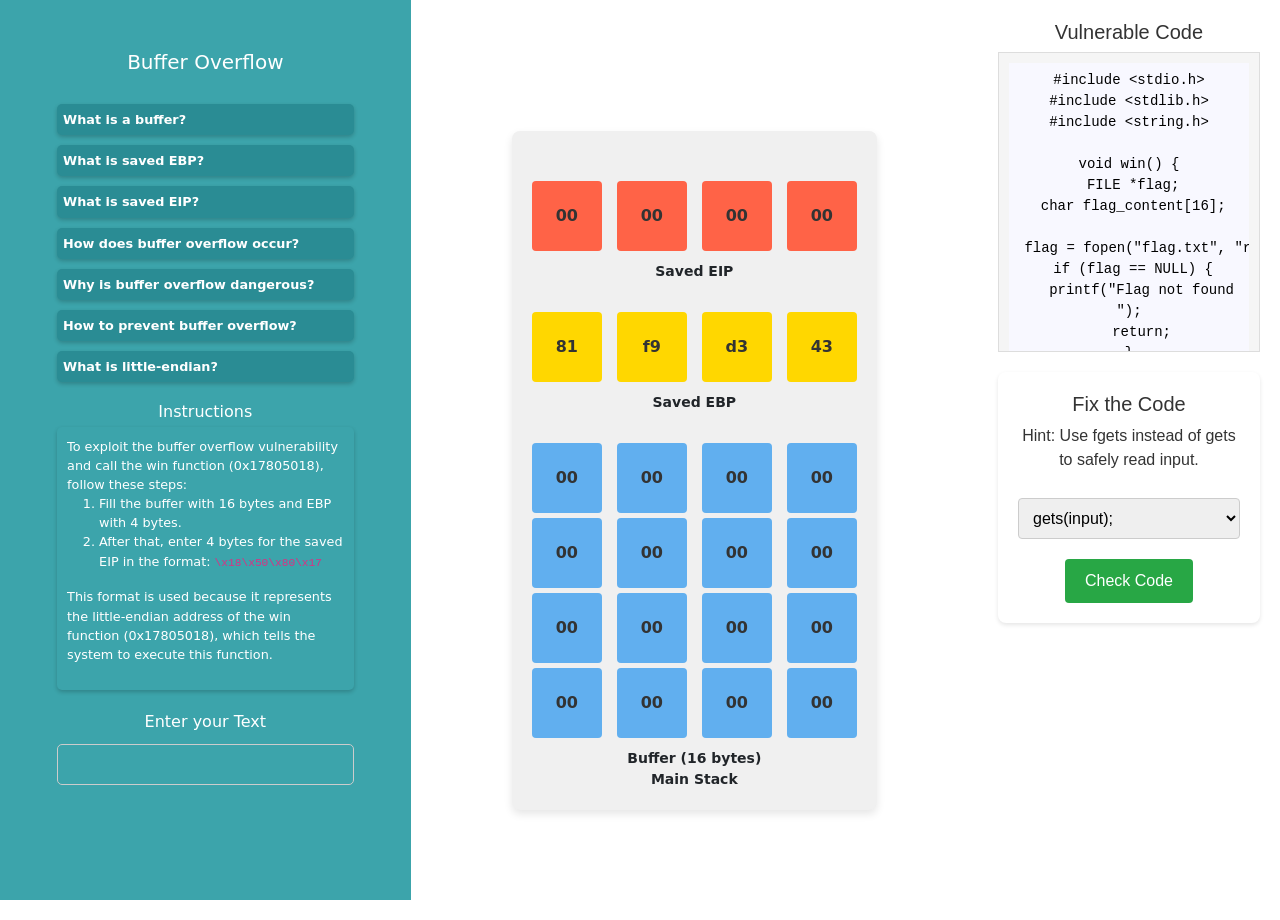
==== simulation/index.html @ b8851c26 "https://virtual-labs.github.io/exp-buffer-overflow-au click on the link to test your code." ====
<!doctype html>
<html lang="en">
  <head>
    <meta charset="UTF-8" />
    <link rel="icon" type="image/svg+xml" href="/vite.svg" />
    <link href="https://cdn.jsdelivr.net/npm/bootstrap@5.3.3/dist/css/bootstrap.min.css" rel="stylesheet" integrity="sha384-QWTKZyjpPEjISv5WaRU9OFeRpok6YctnYmDr5pNlyT2bRjXh0JMhjY6hW+ALEwIH" crossorigin="anonymous">
    <script src="https://cdn.jsdelivr.net/npm/bootstrap@5.3.3/dist/js/bootstrap.bundle.min.js" integrity="sha384-YvpcrYf0tY3lHB60NNkmXc5s9fDVZLESaAA55NDzOxhy9GkcIdslK1eN7N6jIeHz" crossorigin="anonymous"></script>
    <meta name="viewport" content="width=device-width, initial-scale=1.0" />
    <title>Vite + React</title>
    <script type="module" crossorigin src="./js/index-JBjupXaK.js"></script>
    <link rel="stylesheet" crossorigin href="./css/index-B112bbPJ.css">
  </head>
  <body>
    <div id="root"></div>
  <script src="../assets/js/iframeResize.js"></script></body>
</html>
---- simulation/css/index-B112bbPJ.css ----
.App{font-family:Arial,sans-serif;color:#333;text-align:center;padding:20px}.header{margin-bottom:20px}.editor-container{background-color:#fff;padding:20px;border-radius:8px;box-shadow:0 2px 4px #0000001a;margin-bottom:20px}.hint{margin-bottom:15px}select{width:100%;padding:10px;margin-top:10px;border:1px solid #ccc;border-radius:4px}.check-button{background-color:#28a745;color:#fff;padding:10px 20px;border:none;border-radius:4px;cursor:pointer;margin-top:10px}.check-button:hover{background-color:#218838}.feedback{margin-top:20px;font-weight:700}.feedback.correct{color:#28a745}.feedback.incorrect{color:#dc3545}.code-block{max-height:400px;overflow-y:auto;border:1px solid #ddd;padding:10px;background-color:#f5f5f5}.code-container{margin-bottom:20px}.editor-container{margin-top:20px}.hint{margin-bottom:10px}.check-button{margin-top:10px}.feedback{margin-top:10px;font-weight:700}.correct{color:green}.incorrect{color:red}.visualization-container{display:flex;flex-direction:column;align-items:center;margin-top:20px}.memory-container{display:flex;flex-direction:column;align-items:center}.buffer-grid,.ebp-grid,.eip-grid{display:grid;grid-template-columns:repeat(4,60px);grid-auto-rows:60px;gap:5px;margin-bottom:20px}.buffer-cell{width:60px;height:60px;display:flex;justify-content:center;align-items:center;font-size:18px;color:#fff;border-radius:6px}.label{font-size:20px;display:flex;align-items:center}.visualization-container{display:flex;justify-content:center;align-items:center;height:100vh}.memory-container{display:flex;flex-direction:column;align-items:center;padding:20px;background-color:#f0f0f0;border-radius:8px;box-shadow:0 4px 8px #0000001a}.eip-grid,.ebp-grid,.buffer-grid{display:grid;grid-template-columns:repeat(4,1fr);gap:15px;margin-bottom:20;margin-top:30px}.buffer-cell{display:flex;justify-content:center;align-items:center;height:70px;width:70px;font-size:16px;font-weight:700;color:#333;border-radius:4px}.label{text-align:center;font-size:14px;font-weight:700}.win-message{margin-top:20px;text-align:center;font-size:18px;font-weight:700;color:#4caf50;animation:slide-up .5s ease-in-out forwards}.fix-instruction{color:#ff4500}@keyframes slide-up{0%{transform:translateY(20px);opacity:0}to{transform:translateY(0);opacity:1}}
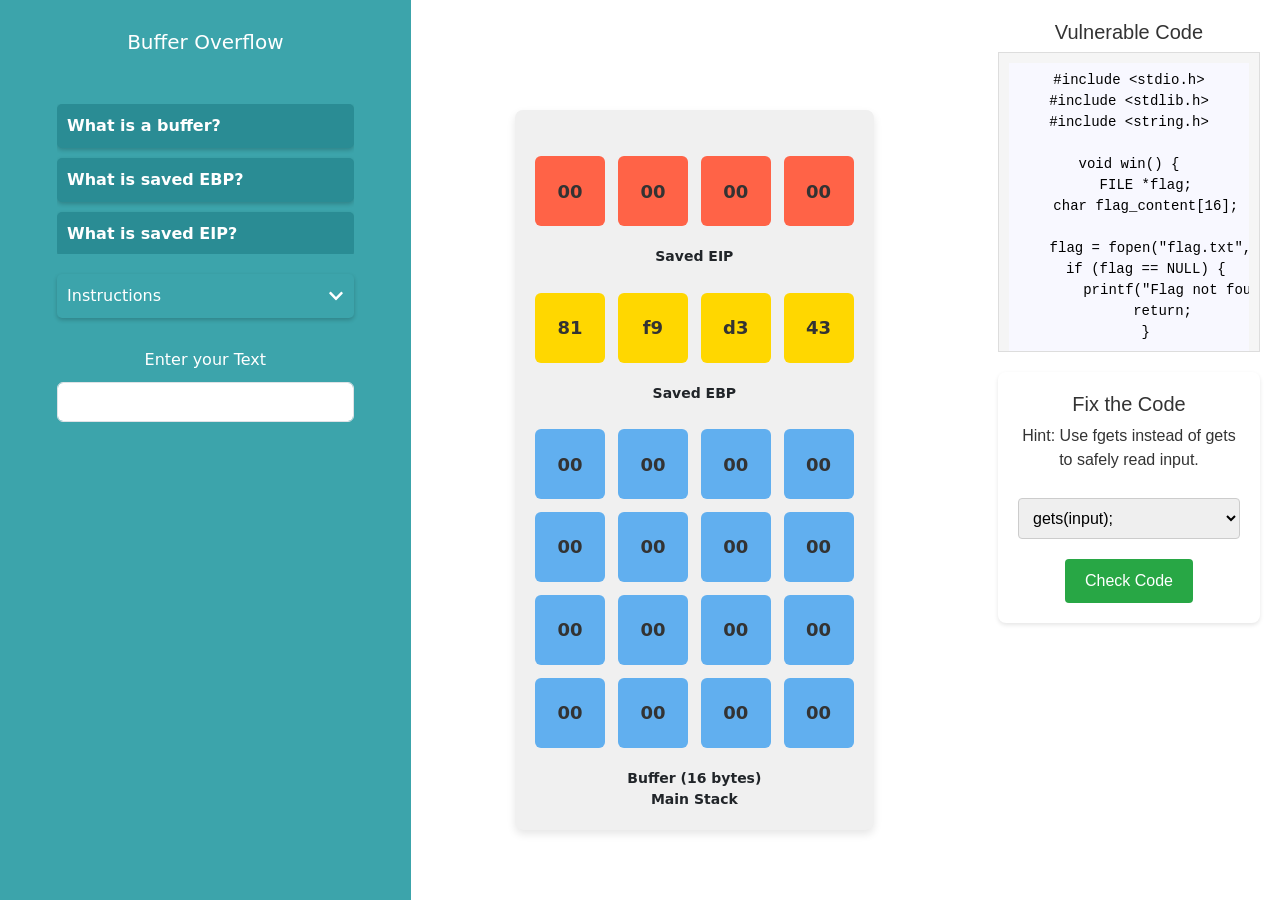
==== commit 7a4b6425: "https://virtual-labs.github.io/exp-buffer-overflow-au click on the link to test your code." ====
--- a/simulation/index.html
+++ b/simulation/index.html
@@ -7,10 +7,13 @@
     <script src="https://cdn.jsdelivr.net/npm/bootstrap@5.3.3/dist/js/bootstrap.bundle.min.js" integrity="sha384-YvpcrYf0tY3lHB60NNkmXc5s9fDVZLESaAA55NDzOxhy9GkcIdslK1eN7N6jIeHz" crossorigin="anonymous"></script>
     <meta name="viewport" content="width=device-width, initial-scale=1.0" />
     <title>Vite + React</title>
-    <script type="module" crossorigin src="./js/index-JBjupXaK.js"></script>
-    <link rel="stylesheet" crossorigin href="./css/index-B112bbPJ.css">
+    <script type="module" crossorigin src="js/index-DGslpyfE.js"></script>
+    <link rel="stylesheet" crossorigin href="css/index-CqDfze6R.css">
   </head>
   <body>
     <div id="root"></div>
-  <script src="../assets/js/iframeResize.js"></script></body>
+
+  <script src="../assets/js/iframeResize.js"></script>
+        
+        </body>
 </html>
--- a/simulation/css/index-CqDfze6R.css
+++ b/simulation/css/index-CqDfze6R.css
@@ -0,0 +1 @@
+.App{font-family:Arial,sans-serif;color:#333;text-align:center;padding:20px}.header{margin-bottom:20px}.editor-container{background-color:#fff;padding:20px;border-radius:8px;box-shadow:0 2px 4px #0000001a;margin-bottom:20px}.hint{margin-bottom:15px}select{width:100%;padding:10px;margin-top:10px;border:1px solid #ccc;border-radius:4px}.check-button{background-color:#28a745;color:#fff;padding:10px 20px;border:none;border-radius:4px;cursor:pointer;margin-top:10px}.check-button:hover{background-color:#218838}.feedback{margin-top:20px;font-weight:700}.feedback.correct{color:#28a745}.feedback.incorrect{color:#dc3545}.code-block{max-height:400px;overflow-y:auto;border:1px solid #ddd;padding:10px;background-color:#f5f5f5}.code-container{margin-bottom:20px}.editor-container{margin-top:20px}.hint{margin-bottom:10px}.check-button{margin-top:10px}.feedback{margin-top:10px;font-weight:700}.correct{color:green}.incorrect{color:red}.visualization-container{display:flex;flex-direction:column;align-items:center;margin-top:20px}.memory-container{display:flex;flex-direction:column;align-items:center}.buffer-grid,.ebp-grid,.eip-grid{display:grid;grid-template-columns:repeat(4,60px);grid-auto-rows:60px;gap:5px;margin-bottom:20px}.buffer-cell{width:60px;height:60px;display:flex;justify-content:center;align-items:center;font-size:18px;color:#fff;border-radius:6px}.label{font-size:20px;display:flex;align-items:center}.visualization-container{display:flex;justify-content:center;align-items:center;height:100vh}.memory-container{display:flex;flex-direction:column;align-items:center;padding:20px;background-color:#f0f0f0;border-radius:8px;box-shadow:0 4px 8px #0000001a}.buffer-grid,.ebp-grid,.eip-grid{display:grid;grid-template-columns:repeat(4,clamp(50px,10vw,70px));grid-auto-rows:clamp(50px,10vw,70px);gap:clamp(2px,1vw,15px);margin-bottom:clamp(10px,2vw,20px);margin-top:clamp(10px,2vw,30px)}.buffer-cell{display:flex;justify-content:center;align-items:center;height:100%;width:100%;font-size:clamp(12px,2vw,18px);font-weight:700;color:#333;border-radius:clamp(2px,.5vw,6px)}.label{text-align:center;font-size:14px;font-weight:700}.win-message{margin-top:20px;text-align:center;font-size:18px;font-weight:700;color:#4caf50;animation:slide-up .5s ease-in-out forwards}.fix-instruction{color:#ff4500}@keyframes slide-up{0%{transform:translateY(20px);opacity:0}to{transform:translateY(0);opacity:1}}
